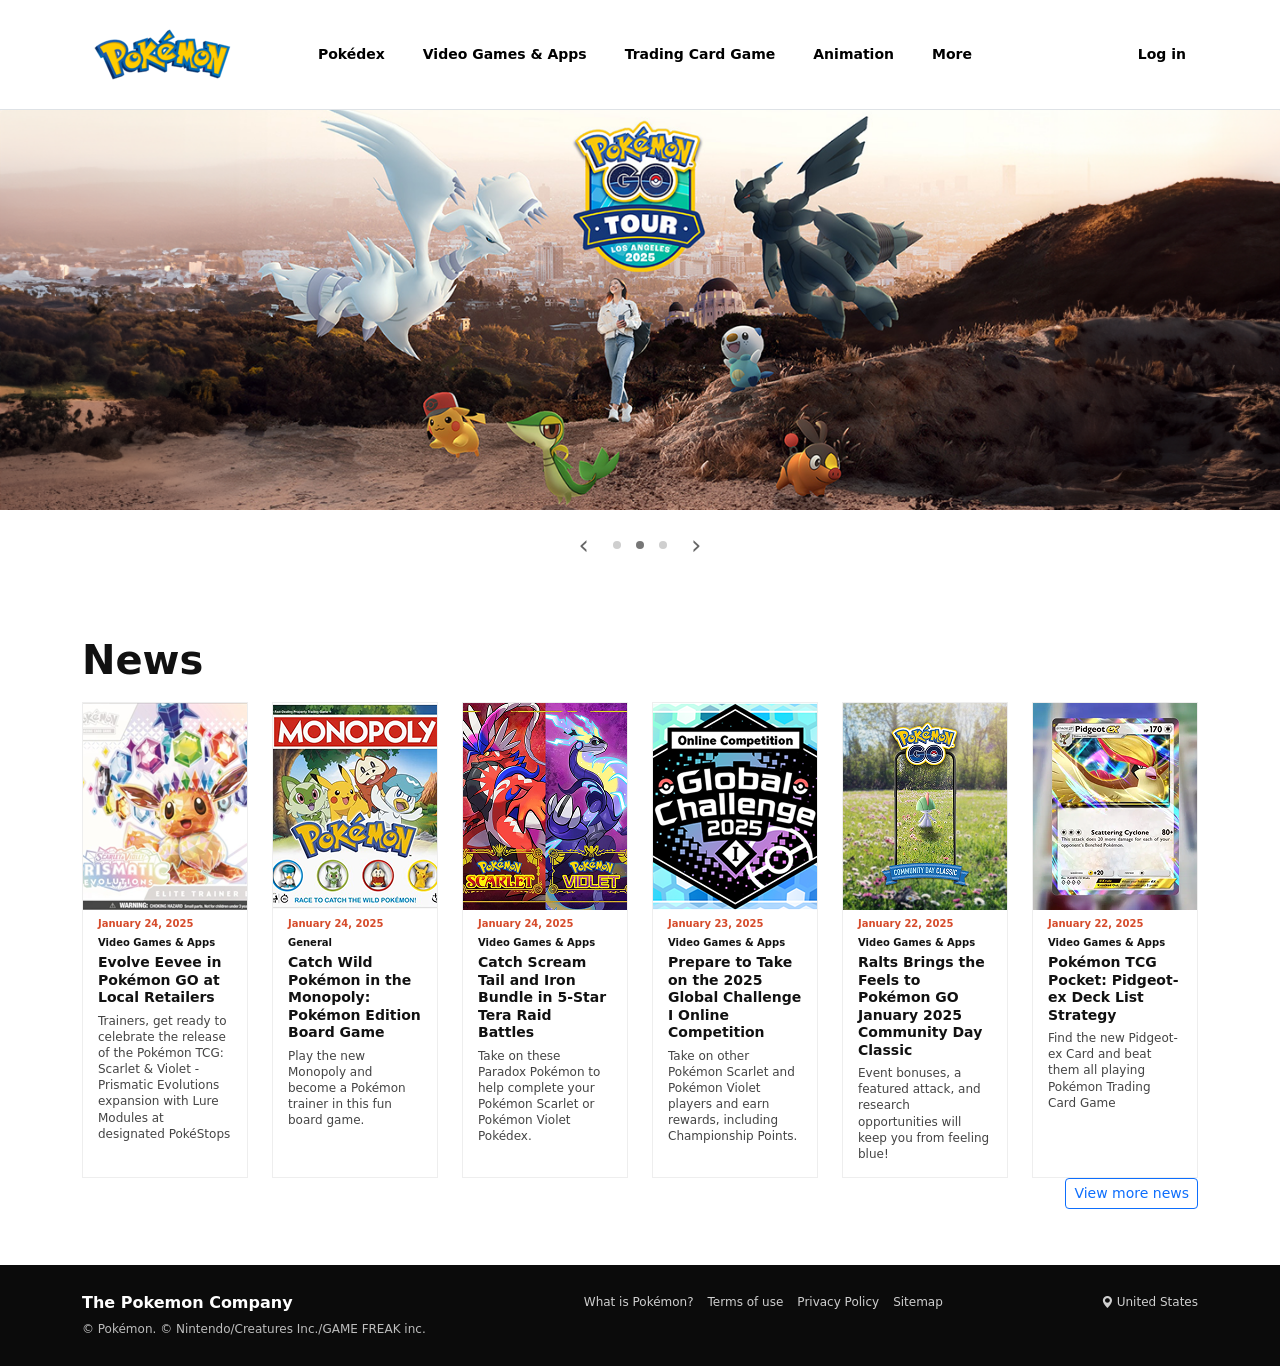
==== index.html @ d4376a55 "Pre-entrega numero 2" ====
<!doctype html>
<html lang="en">
  <head>
    <meta charset="utf-8" />
    <meta name="viewport" content="width=device-width, initial-scale=1" />
    <title>Pokemon - Home</title>
    <link
      href="https://cdn.jsdelivr.net/npm/bootstrap@5.3.8/dist/css/bootstrap.min.css"
      rel="stylesheet"
      integrity="sha384-sRIl4kxILFvY47J16cr9ZwB07vP4J8+LH7qKQnuqkuIAvNWLzeN8tE5YBujZqJLB"
      crossorigin="anonymous"
    />
    <link
      href="https://cdn.jsdelivr.net/npm/bootstrap-icons/font/bootstrap-icons.css"
      rel="stylesheet"
    />

    <link rel="stylesheet" href="css/styles.css" />
  </head>

  <body>
    <header class="site-header">
      <nav class="navbar navbar-expand-lg border-bottom py-3">
        <!-- LOGO -->
        <div class="container px-4 w-100 d-flex align-items-center">
          <a href="./index.html">
            <img
              src="img/logo-pokemon.png"
              alt="Logo de Pokémon"
              class="brand-logo"
            />
          </a>

          <!-- MENU HAMBURGUESA -->
          <button
            class="navbar-toggler ms-auto"
            type="button"
            data-bs-toggle="collapse"
            data-bs-target="#mainNav"
            aria-controls="mainNav"
            aria-expanded="false"
            aria-label="Toggle navigation"
          >
            <span class="navbar-toggler-icon"></span>
          </button>
          <div class="collapse navbar-collapse" id="mainNav">
            <!-- MENÚ -->
            <ul class="navbar-nav mx-lg-auto header-nav">
              <li class="nav-item">
                <a class="nav-link" href="./pages/pokedex.html">Pokédex</a>
              </li>
              <li class="nav-item">
                <a class="nav-link" href="./pages/videoGames.html"
                  >Video Games & Apps</a
                >
              </li>
              <li class="nav-item">
                <a class="nav-link" href="./pages/tradingCards.html"
                  >Trading Card Game</a
                >
              </li>
              <li class="nav-item">
                <a class="nav-link" href="./pages/animation.html">Animation</a>
              </li>
              <li class="nav-item"><a class="nav-link" href="#">More</a></li>
            </ul>
            <!-- LOG IN -->
            <a class="nav-link header-login ms-lg-auto" href="#">Log in</a>
          </div>
        </div>
      </nav>
    </header>

    <!-- MAIN -->
    <main>
      <!-- CARRUSEL -->
      <section class="hero">
        <div class="hero-style">
          <img src="img/home-image.png" alt="Pokemon GO Tour banner" />
        </div>

        <!-- CONTROL-->
        <div class="hero-controls">
          <button class="hero-arrow" type="button">‹</button>
          <div class="hero-dots">
            <span class="dot"></span>
            <span class="dot active"></span>
            <span class="dot"></span>
          </div>
          <button class="hero-arrow" type="button">›</button>
        </div>
      </section>

      <!-- NOTICIAS -->
      <section class="noticias">
        <div class="container">
          <header class="noticias-espacio">
            <h2 class="noticias-titulo">News</h2>
          </header>

          <!-- CARDS -->
          <div class="row g-4">
            <article class="col-12 col-sm-6 col-lg-2">
              <div class="news-card h-100">
                <img src="img/news-1.png" alt="News cover 1" class="news-img" />
                <div class="news-body">
                  <p class="news-date">January 24, 2025</p>
                  <p class="news-category">Video Games & Apps</p>
                  <h3 class="news-title">
                    Evolve Eevee in Pokémon GO at Local Retailers
                  </h3>
                  <p class="news-text">
                    Trainers, get ready to celebrate the release of the Pokémon
                    TCG: Scarlet & Violet - Prismatic Evolutions expansion with
                    Lure Modules at designated PokéStops
                  </p>
                </div>
              </div>
            </article>

            <article class="col-12 col-sm-6 col-lg-2">
              <div class="news-card h-100">
                <img src="img/news-2.png" alt="News cover 2" class="news-img" />
                <div class="news-body">
                  <p class="news-date">January 24, 2025</p>
                  <p class="news-category">General</p>
                  <h3 class="news-title">
                    Catch Wild Pokémon in the Monopoly: Pokémon Edition Board
                    Game
                  </h3>
                  <p class="news-text">
                    Play the new Monopoly and become a Pokémon trainer in this
                    fun board game.
                  </p>
                </div>
              </div>
            </article>

            <article class="col-12 col-sm-6 col-lg-2">
              <div class="news-card h-100">
                <img src="img/news-3.png" alt="News cover 3" class="news-img" />
                <div class="news-body">
                  <p class="news-date">January 24, 2025</p>
                  <p class="news-category">Video Games & Apps</p>
                  <h3 class="news-title">
                    Catch Scream Tail and Iron Bundle in 5-Star Tera Raid
                    Battles
                  </h3>
                  <p class="news-text">
                    Take on these Paradox Pokémon to help complete your Pokémon
                    Scarlet or Pokémon Violet Pokédex.
                  </p>
                </div>
              </div>
            </article>

            <article class="col-12 col-sm-6 col-lg-2">
              <div class="news-card h-100">
                <img src="img/news-4.png" alt="News cover 4" class="news-img" />
                <div class="news-body">
                  <p class="news-date">January 23, 2025</p>
                  <p class="news-category">Video Games & Apps</p>
                  <h3 class="news-title">
                    Prepare to Take on the 2025 Global Challenge I Online
                    Competition
                  </h3>
                  <p class="news-text">
                    Take on other Pokémon Scarlet and Pokémon Violet players and
                    earn rewards, including Championship Points.
                  </p>
                </div>
              </div>
            </article>

            <article class="col-12 col-sm-6 col-lg-2">
              <div class="news-card h-100">
                <img src="img/news-5.png" alt="News cover 5" class="news-img" />
                <div class="news-body">
                  <p class="news-date">January 22, 2025</p>
                  <p class="news-category">Video Games & Apps</p>
                  <h3 class="news-title">
                    Ralts Brings the Feels to Pokémon GO January 2025 Community
                    Day Classic
                  </h3>
                  <p class="news-text">
                    Event bonuses, a featured attack, and research opportunities
                    will keep you from feeling blue!
                  </p>
                </div>
              </div>
            </article>

            <article class="col-12 col-sm-6 col-lg-2">
              <div class="news-card h-100">
                <img src="img/news-6.png" alt="News cover 6" class="news-img" />
                <div class="news-body">
                  <p class="news-date">January 22, 2025</p>
                  <p class="news-category">Video Games & Apps</p>
                  <h3 class="news-title">
                    Pokémon TCG Pocket: Pidgeot-ex Deck List Strategy
                  </h3>
                  <p class="news-text">
                    Find the new Pidgeot-ex Card and beat them all playing
                    Pokémon Trading Card Game
                  </p>
                </div>
              </div>
            </article>
          </div>

          <!-- BOTON -->
          <div class="news-cta text-end">
            <a class="btn btn-outline-primary btn-sm" href="#" role="button"
              >View more news</a
            >
          </div>
        </div>
      </section>
    </main>

    <!-- FOOTER -->
    <footer class="site-footer">
      <div class="container footer-inner">
        <div class="footer-left">
          <h4 class="footer-title">The Pokemon Company</h4>
          <p class="footer-copy">
            © Pokémon. © Nintendo/Creatures Inc./GAME FREAK inc.
          </p>
        </div>

        <nav class="footer-links">
          <a href="#">What is Pokémon?</a>
          <a href="#">Terms of use</a>
          <a href="#">Privacy Policy</a>
          <a href="#">Sitemap</a>
        </nav>

        <span class="footer-locale">
          <i class="bi bi-geo-alt-fill"></i> United States
        </span>
      </div>
    </footer>

    <script
      src="https://cdn.jsdelivr.net/npm/bootstrap@5.3.8/dist/js/bootstrap.bundle.min.js"
      integrity="sha384-FKyoEForCGlyvwx9Hj09JcYn3nv7wiPVlz7YYwJrWVcXK/BmnVDxM+D2scQbITxI"
      crossorigin="anonymous"
    ></script>
  </body>
</html>
---- css/styles.css ----
/*----------------- HOME -----------------*/

* {
  box-sizing: border-box;
}

body {
  margin: 0;
  font-family:
    system-ui,
    -apple-system,
    Segoe UI,
    Roboto,
    Arial,
    sans-serif;
  color: #111;
  background: #fff;
}

/* Header */

.container-max{
  max-width: 1180px;
  margin: 0 auto;
  padding: 0 16px;
}

.brand-logo{
  width: 100%;
  max-width: 137px;
  max-height: 77px;
  height: auto;
  display: block;
}

.header-nav{
  gap: 22px;
}

.header-nav .nav-link,
.header-login{
  color: #000000;
  font-weight:600;
  font-size: 14px;
  padding: 8px 0;
}

/* HERO */
.hero {
  position: relative;
  background: #f6f6f6;
}

.hero-style {
  width: 100%;
  height: 100%;
  object-fit: cover;
  display: block;
}

.hero-style img {
  width: 100%;
  height: 100%;
  object-fit: cover;
  display: block;
}

/* Hero controls (simple) */
.hero-controls {
  display:flex;
  align-items: center;
  justify-content: center;
  gap: 14px;
  padding: 14px 0;
  background: #ffffff;
}

.hero-arrow {
  border: none;
  background: transparent;
  font-size: 26px;
  line-height: 1;
  padding: 8px 10px;
  cursor: pointer;
  color: #666;
}

.hero-dots {
  display: flex;
  gap: 15px;
  align-items: center;
}

.dot {
  width: 8px;
  height: 8px;
  background: #cfcfcf;
  border-radius: 999px;
}

.dot.active {
  background: #777;
}

/* NOTICIAS */
.noticias {
  padding: 56px 0;
}

.noticias-espacio {
  margin-bottom: 18px;
}

.noticias-titulo {
  font-size: 40px;
  font-weight: 700;
  margin: 0;
}

/* CARDS */
.news-card {
  border: 1px solid #eeeeee;
  overflow: hidden;
  background: #fff;
  height: 100%;
  display: flex;
  flex-direction: column;
  align-items: center;
}

/* IMAGE */
.news-img {
  width: 100%;
  aspect-ratio: 1 / 1;
  object-fit: cover;
  display: block;
}

@media (min-width: 992px) {
  .news-img {
    width: 207px;
    height: 207px;
  }
}

/* BODY */
.news-body {
  padding: 6px 15px 15px;
  display: flex;
  flex-direction: column;
  gap: 6px;
}

/* TEXT */
.news-date {
  margin: 0;
  font-size: 10px;
  color: #d64b2a;
  font-weight: 600;
  
}

.news-category {
  margin: 0;
  font-size: 10px;
  font-weight: 600;
  line-height: 1.1;
}

.news-title {
  margin: 0;
  font-size: 14px;
  font-weight: 800;
  line-height: 1.25;
}

.news-text {
  margin: 0;
  font-size: 12px;
  color: #444;
  line-height: 1.35;
}

/* FOOTER */
.site-footer {
  background: #0b0b0b;
  color: #d6d6d6;
  padding: 28px 0;
}

.footer-inner {
  display: flex; /* Flex */
  align-items: flex-start;
  justify-content: space-between;
  gap: 18px;
  flex-wrap: wrap;
}

.footer-title {
  margin: 0 0 8px 0;
  font-size: 16px;
  font-weight: 700;
  color: #fff;
}

.footer-copy {
  margin: 0;
  font-size: 12px;
  color: #bdbdbd;
}

.footer-links {
  display: flex; /* Flex */
  gap: 14px;
  flex-wrap: wrap;
}

.footer-links a {
  color: #cfcfcf;
  text-decoration: none;
  font-size: 12px;
}

.footer-links a:hover {
  text-decoration: underline;
}

.footer-locale {
  font-size: 12px;
  color: #cfcfcf;
}

/* RESPONSIVE */
@media (max-width: 992px) {
  .noticias-titulo {
    font-size: 34px;
  }
  .estilo-carrusel {
    height: 340px;
  }
}

@media (max-width: 576px) {
  .noticias {
    padding: 36px 0;
  }
  .noticias-titulo {
    font-size: 30px;
  }
  .estilo-carrusel {
    height: 260px;
  }
  .brand-logo {
    width: 105px;
  }
  
  .news-img {
    width: 300px;      
    height: 300px;
    margin: 0 auto;    
  }

}

/*----------------- POKEDEX ----------------- */
.pokedex-page{
  padding: 56px 0;
}

.pokedex-title{
  font-size: 40px;
  font-weight: 700;
  margin: 0 0 18px 0;
}

.pokedex-controls{
  display: flex;
  align-items: center;
  justify-content: space-between;
  gap: 16px;
  margin-bottom: 28px;
}

.pokedex-search{
  display: flex;
  align-items: stretch;
  width: min(640px, 100%);
}

.pokedex-input{
  width: 100%;
  border: 1px solid #cfcfcf;
  border-right: 0;
  border-radius: 8px 0 0 8px;
  padding: 12px 14px;
  outline: none;
}

.pokedex-btn{
  width: 56px;
  border: 1px solid #ffffff;
  background: #000000;
  color: #fff;
  font-size: 18px;
  border-radius: 0 8px 8px 0;
  display: grid;
  place-items: center;
}

.pokedex-filters{
  border: 0;
  background: transparent;
  display: inline-flex;
  align-items: center;
  gap: 10px;
  font-weight: 600;
}

/* GRID */
.pokedex-grid{
  display: grid;
  grid-template-columns: repeat(6, 1fr);
  gap: 18px;
}

/* CARD DE POKEMON */
.poke-card{
  border: 1px solid #e6e6e6;
  background: #fff;
}

.poke-img{
  height: 170px;
  display: grid;
  place-items: center;
  background: #fafafa;
}

.poke-img img{
  width: 150px;
  height: 150px;
  object-fit: contain;
}

.poke-body{
  padding: 12px 12px 14px;
}

.poke-number{
  color: #aaa;
  font-size: 12px;
}

.poke-name{
  margin: 6px 0 10px;
  font-size: 30px;
  font-weight: 700;
}

.poke-types{
  display: flex;
  gap: 8px;
}

.type{
  font-size: 12px;
  font-weight: 700;
  padding: 4px 10px;
  border-radius: 6px;
  color: #fff;
}

.type.grass{ background: #8cc63f; }
.type.fire{ background: #f47a2a; }
.type.flying{ background: #66c7d8; }

/* RESPONSIVE */
@media (max-width: 992px){
  .pokedex-grid{ grid-template-columns: repeat(3, 1fr); }
}

@media (max-width: 576px){
  .pokedex-controls{ flex-direction: column; align-items: stretch; }
  .pokedex-grid{ grid-template-columns: repeat(2, 1fr); }
  .pokedex-title{ font-size: 44px; }
}

/*----------------- VIDEO GAMES -----------------*/

.games-page{
  padding: 56px 0;
}

.games-title{
  font-size: 40px;
  font-weight: 700;
  margin: 0 0 18px 0;
}

/* Para el search bar reutilice lo mismo que use para la Pokedex */

.games-list{
  margin-top: 40px;
}

.games-list h2{
  font-size: 32px;
  font-weight: 700;
  margin-bottom: 20px;
}
.games-list h3{
  font-size: 24px;
  font-weight: 700;
  margin-bottom: 1px;
}

/* GAME CARD */

.game-card{
  width: 220px;
  background: #fff; 
  box-shadow: 0 8px 20px rgba(0,0,0,0.12);
  padding: 14px;
}

.game-cover{
  margin: 0;
  overflow: hidden;
}

.game-cover img{
  width: 100%;
  height: auto;
  display: block;
}

.game-body{
  text-align: center;
  padding-top: 12px;
}

.game-title{
  margin: 0 0 6px;
  font-size: 16px;
  font-weight: 800;
}

.game-platform{
  margin: 0 0 6px;
  font-size: 14px;
  font-weight: 600;
}

.game-date{
  font-size: 14px;
  font-weight: 600;
}

/*----------------- TCG PAGE -----------------*/

.tcg-page{
  background: #fff;
}

.tcg-hero .hero-controls{
  background: #101010;
  height: 70px;                
  display: flex;
  align-items: center;
  justify-content: center;
  position: relative;
}

.tcg-hero .hero-arrow{
  border: 0;
  background: transparent;
  color: #fff;
  font-size: 34px;
  width: 50px;
  height: 50px;
  display: grid;
  place-items: center;
  cursor: pointer;
}

.dots{
  display: flex;
  gap: 12px;
  align-items: center;
}

.tcg-hero .dots .dot{
  width: 8px;
  height: 8px;
  background: #7a7a7a;
  border-radius: 999px;
}

.tcg-hero .dots .dot.active{
  background: #ffffff;
}

/* Cards of the day section */
.tcg-day{
  background: #101010;
  padding: 0 0 70px;
  color: #fff;
  position: relative;
}

.tcg-title{
  font-size: 40px;
  font-weight: 700;
  margin: 0 0 60px;
}

/* bloque central */
.tcg-feature{
  position: relative;
  z-index: 1;
  background: transparent;
}

/* cartas alineadas */
.tcg-cards{
  display: flex;
  justify-content: center;
  align-items: center;
  gap: 26px;
  margin-bottom: 22px;
}

.tcg-card{
  display: block;
  height: 170px;
  width: auto;
  filter: drop-shadow(0 18px 22px rgba(0,0,0,0.55));
}

.tcg-card-main{
  height: 280px;
}

.tcg-card-side{
  height: 160px;
  opacity: 0.95;
}

.tcg-caption{
  display: flex;
  align-items: center;
  justify-content: center;
  gap: 28px;
  margin-top: 14px;
}

.tcg-info{
  text-align: center;
}

.tcg-name{
  margin: 0;
  font-size: 34px;
  font-weight: 700;
}

.tcg-sub{
  margin: 6px 0 0;
  font-size: 16px;
}

.tcg-arrow{
  background: none;
  border: none;
  color: #fff;
  font-size: 34px;
  cursor: pointer;
  padding: 0;
  line-height: 1;
}

/*----------------- ANIMATION PAGE -----------------*/

.animation-section{
  padding: 40px 80px;
}

.animation-header{
  display: flex;
  justify-content: space-between;
  align-items: center;
  margin-bottom: 32px;
}

.animation-header h1{
  font-size: 40px;
  font-weight: 700;
}

.sort-btn{
  background: none;
  border: none;
  font-weight: 600;
  cursor: pointer;
}

.animation-card{
  width: 320px;
  background: #fff;
  border-radius: 12px;
  box-shadow: 0 10px 20px rgba(0,0,0,.12);
  overflow: hidden;
}

.animation-image img{
  width: 100%;
  display: block;
}

.animation-body{
  padding: 16px;
}

.animation-meta{
  display: flex;
  justify-content: space-between;
  font-size: 12px;
  margin-bottom: 8px;
}

.season{
  font-weight: 700;
}

.release-date{
  color: #ff3c00;
  font-weight: 600;
}

.animation-title{
  font-size: 16px;
  font-weight: 800;
  margin: 8px 0;
}

.animation-text{
  font-size: 14px;
  line-height: 1.4;
  color: #333;
}
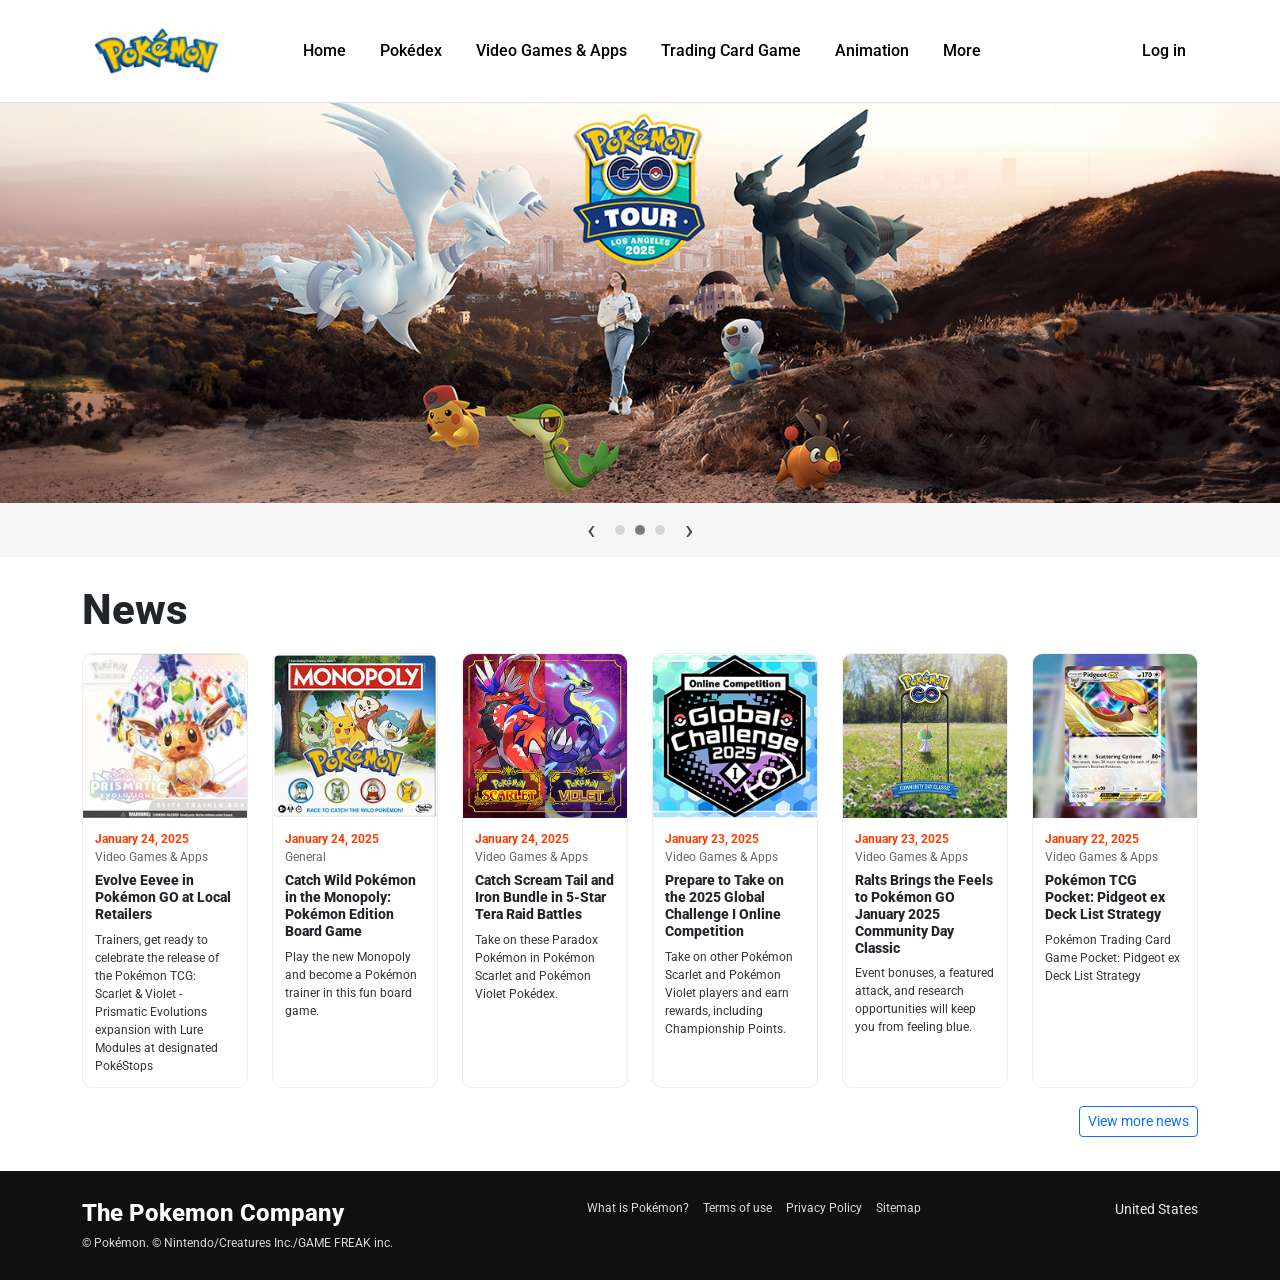
==== commit 3947abd2: "Pre-entrega numero 3" ====
--- a/index.html
+++ b/index.html
@@ -4,6 +4,7 @@
     <meta charset="utf-8" />
     <meta name="viewport" content="width=device-width, initial-scale=1" />
     <title>Pokemon - Home</title>
+
     <link
       href="https://cdn.jsdelivr.net/npm/bootstrap@5.3.8/dist/css/bootstrap.min.css"
       rel="stylesheet"
@@ -11,27 +12,28 @@
       crossorigin="anonymous"
     />
     <link
-      href="https://cdn.jsdelivr.net/npm/bootstrap-icons/font/bootstrap-icons.css"
+      href="https://fonts.googleapis.com/css2?family=Roboto:wght@300;400;500;700;900&display=swap"
       rel="stylesheet"
     />
 
-    <link rel="stylesheet" href="css/styles.css" />
+    <link rel="stylesheet" href="css/style.css" />
   </head>
 
   <body>
+    <!-- HEADER -->
     <header class="site-header">
-      <nav class="navbar navbar-expand-lg border-bottom py-3">
-        <!-- LOGO -->
+      <nav
+        class="navbar navbar-expand-lg navbar-light bg-white border-bottom py-3"
+      >
         <div class="container px-4 w-100 d-flex align-items-center">
           <a href="./index.html">
             <img
               src="img/logo-pokemon.png"
-              alt="Logo de Pokémon"
+              alt="Logo Pokémon"
               class="brand-logo"
             />
           </a>
 
-          <!-- MENU HAMBURGUESA -->
           <button
             class="navbar-toggler ms-auto"
             type="button"
@@ -43,34 +45,43 @@
           >
             <span class="navbar-toggler-icon"></span>
           </button>
+
           <div class="collapse navbar-collapse" id="mainNav">
-            <!-- MENÚ -->
             <ul class="navbar-nav mx-lg-auto header-nav">
               <li class="nav-item">
+                <a class="nav-link active" href="./index.html">Home</a>
+              </li>
+
+              <li class="nav-item">
                 <a class="nav-link" href="./pages/pokedex.html">Pokédex</a>
               </li>
+
               <li class="nav-item">
                 <a class="nav-link" href="./pages/videoGames.html"
                   >Video Games & Apps</a
                 >
               </li>
+
               <li class="nav-item">
                 <a class="nav-link" href="./pages/tradingCards.html"
                   >Trading Card Game</a
                 >
               </li>
+
               <li class="nav-item">
                 <a class="nav-link" href="./pages/animation.html">Animation</a>
               </li>
-              <li class="nav-item"><a class="nav-link" href="#">More</a></li>
+
+              <li class="nav-item">
+                <a class="nav-link" href="#">More</a>
+              </li>
             </ul>
-            <!-- LOG IN -->
+
             <a class="nav-link header-login ms-lg-auto" href="#">Log in</a>
           </div>
         </div>
       </nav>
     </header>
-
     <!-- MAIN -->
     <main>
       <!-- CARRUSEL -->
@@ -147,8 +158,8 @@
                     Battles
                   </h3>
                   <p class="news-text">
-                    Take on these Paradox Pokémon to help complete your Pokémon
-                    Scarlet or Pokémon Violet Pokédex.
+                    Take on these Paradox Pokémon in Pokémon Scarlet and Pokémon
+                    Violet Pokédex.
                   </p>
                 </div>
               </div>
@@ -176,7 +187,7 @@
               <div class="news-card h-100">
                 <img src="img/news-5.png" alt="News cover 5" class="news-img" />
                 <div class="news-body">
-                  <p class="news-date">January 22, 2025</p>
+                  <p class="news-date">January 23, 2025</p>
                   <p class="news-category">Video Games & Apps</p>
                   <h3 class="news-title">
                     Ralts Brings the Feels to Pokémon GO January 2025 Community
@@ -184,7 +195,7 @@
                   </h3>
                   <p class="news-text">
                     Event bonuses, a featured attack, and research opportunities
-                    will keep you from feeling blue!
+                    will keep you from feeling blue.
                   </p>
                 </div>
               </div>
@@ -197,11 +208,11 @@
                   <p class="news-date">January 22, 2025</p>
                   <p class="news-category">Video Games & Apps</p>
                   <h3 class="news-title">
-                    Pokémon TCG Pocket: Pidgeot-ex Deck List Strategy
-                  </h3>
-                  <p class="news-text">
-                    Find the new Pidgeot-ex Card and beat them all playing
-                    Pokémon Trading Card Game
+                    Pokémon TCG Pocket: Pidgeot ex Deck List Strategy
+                  </h3>
+                  <p class="news-text">
+                    Pokémon Trading Card Game Pocket: Pidgeot ex Deck List
+                    Strategy
                   </p>
                 </div>
               </div>
@@ -210,9 +221,9 @@
 
           <!-- BOTON -->
           <div class="news-cta text-end">
-            <a class="btn btn-outline-primary btn-sm" href="#" role="button"
-              >View more news</a
-            >
+            <a class="btn btn-outline-primary btn-sm" href="#" role="button">
+              View more news
+            </a>
           </div>
         </div>
       </section>
@@ -243,7 +254,7 @@
 
     <script
       src="https://cdn.jsdelivr.net/npm/bootstrap@5.3.8/dist/js/bootstrap.bundle.min.js"
-      integrity="sha384-FKyoEForCGlyvwx9Hj09JcYn3nv7wiPVlz7YYwJrWVcXK/BmnVDxM+D2scQbITxI"
+      integrity="sha384-1qkD0J3oX9y7aGbnZtqS2G8m8t2nKj9R+qWqJpQw9l7Q3r+q6k6nY+9u8G6HhCwG"
       crossorigin="anonymous"
     ></script>
   </body>
--- a/css/style.css
+++ b/css/style.css
@@ -0,0 +1,758 @@
+* {
+  box-sizing: border-box;
+}
+
+body {
+  margin: 0;
+  font-family: "Roboto", sans-serif;
+}
+
+img {
+  max-width: 100%;
+  height: auto;
+  display: block;
+}
+
+.site-header .brand-logo {
+  max-height: 70px;
+}
+.site-header .header-nav {
+  gap: 18px;
+}
+.site-header .header-nav .nav-link {
+  color: #000000;
+  font-weight: 500;
+}
+.site-header .header-nav .nav-link:hover {
+  text-decoration: underline;
+}
+.site-header .header-login {
+  font-weight: 500;
+  color: #000000;
+}
+@media (max-width: 992px) {
+  .site-header .header-nav {
+    gap: 10px;
+  }
+}
+
+.hero {
+  background: #f6f6f6;
+}
+.hero .hero-style img {
+  width: 100%;
+  height: auto;
+  display: block;
+}
+.hero .hero-controls {
+  display: flex;
+  align-items: center;
+  justify-content: center;
+  gap: 14px;
+  padding: 12px 0;
+}
+.hero .hero-controls .hero-arrow {
+  border: 0;
+  background: transparent;
+  font-size: 28px;
+  color: #444;
+  line-height: 1;
+  cursor: pointer;
+}
+.hero .hero-controls .hero-dots {
+  display: flex;
+  gap: 10px;
+}
+.hero .hero-controls .hero-dots .dot {
+  width: 10px;
+  height: 10px;
+  border-radius: 999px;
+  background: #d6d6d6;
+}
+.hero .hero-controls .hero-dots .dot.active {
+  background: #7a7a7a;
+}
+
+.noticias {
+  padding: 28px 0 34px;
+}
+.noticias .noticias-titulo {
+  font-size: 42px;
+  font-weight: 800;
+  margin: 0 0 18px;
+}
+.noticias .news-card {
+  background: #ffffff;
+  border: 1px solid #eeeeee;
+  border-radius: 10px;
+  overflow: hidden;
+}
+.noticias .news-card .news-img {
+  width: 100%;
+  object-fit: cover;
+}
+.noticias .news-card .news-body {
+  padding: 12px;
+}
+.noticias .news-card .news-body .news-date {
+  margin: 0;
+  font-size: 12px;
+  color: #ff3c00;
+  font-weight: 700;
+}
+.noticias .news-card .news-body .news-category {
+  margin: 0 0 6px;
+  font-size: 12px;
+  color: #666;
+}
+.noticias .news-card .news-body .news-title {
+  font-size: 14px;
+  font-weight: 800;
+  margin: 0 0 8px;
+}
+.noticias .news-card .news-body .news-text {
+  font-size: 12px;
+  color: #333;
+  margin: 0;
+}
+.noticias .news-cta {
+  margin-top: 18px;
+}
+@media (max-width: 576px) {
+  .noticias .noticias-titulo {
+    font-size: 34px;
+  }
+}
+
+@media (max-width: 576px) {
+  .news-card {
+    display: flex;
+    flex-direction: column;
+    align-items: center;
+  }
+  .news-card .news-img {
+    width: 85%;
+    margin-top: 12px;
+    border-radius: 12px;
+  }
+}
+@media (max-width: 576px) {
+  .noticias .row {
+    justify-content: center;
+  }
+  .news-card {
+    max-width: 320px;
+    margin: auto;
+  }
+}
+@media (max-width: 576px) and (max-width: 576px) {
+  .noticias-espacio {
+    text-align: center;
+  }
+  .noticias-titulo {
+    width: 100%;
+    text-align: center;
+  }
+}
+.animation-page {
+  padding-bottom: 140px;
+}
+
+.animation-wrap {
+  padding-top: 56px;
+}
+
+.animation-top {
+  display: flex;
+  justify-content: space-between;
+  align-items: flex-start;
+  margin-bottom: 34px;
+}
+
+.animation-title {
+  font-size: 44px;
+  font-weight: 700;
+  margin: 0;
+}
+
+.animation-sort {
+  display: flex;
+  align-items: center;
+  gap: 8px;
+  font-weight: 600;
+  margin-top: 12px;
+  color: #111;
+}
+
+/* GRID + CARDS */
+.animation-grid {
+  display: grid;
+  grid-template-columns: repeat(3, minmax(0, 1fr));
+  gap: 60px;
+  align-items: start;
+  justify-items: center;
+}
+
+.ani-card {
+  width: 100%;
+  max-width: 330px;
+  background: #fff;
+  border-radius: 18px;
+  box-shadow: 0 10px 18px rgba(0, 0, 0, 0.16);
+  overflow: hidden;
+}
+
+.ani-img {
+  width: 100%;
+  height: 300px;
+  object-fit: contain;
+  background: #fff;
+  display: block;
+}
+
+.ani-meta {
+  display: flex;
+  justify-content: space-between;
+  gap: 14px;
+  padding: 12px 16px 0;
+  font-size: 12px;
+}
+
+.ani-date {
+  color: #ff3c00;
+  font-weight: 600;
+}
+
+.ani-name {
+  font-size: 16px;
+  font-weight: 800;
+  margin: 10px 16px 6px;
+}
+
+.ani-desc {
+  font-size: 13px;
+  line-height: 1.55;
+  color: #444;
+  margin: 0 16px 18px;
+}
+
+/* RESPONSIVE */
+@media (max-width: 992px) {
+  .animation-grid {
+    grid-template-columns: 1fr;
+    gap: 30px;
+  }
+  .ani-card {
+    max-width: 420px;
+  }
+  .ani-img {
+    height: 300px;
+  }
+  .animation-title {
+    font-size: 36px;
+  }
+}
+.site-footer {
+  background: #101010;
+  color: #ffffff;
+  padding: 28px 0;
+}
+.site-footer .footer-inner {
+  display: flex;
+  align-items: flex-start;
+  justify-content: space-between;
+  gap: 18px;
+  flex-wrap: wrap;
+}
+.site-footer .footer-title {
+  margin: 0 0 6px;
+  font-weight: 800;
+}
+.site-footer .footer-copy {
+  margin: 0;
+  font-size: 12px;
+  opacity: 0.85;
+}
+.site-footer .footer-links {
+  display: flex;
+  gap: 14px;
+  flex-wrap: wrap;
+}
+.site-footer .footer-links a {
+  color: #ffffff;
+  text-decoration: none;
+  font-size: 12px;
+  opacity: 0.85;
+}
+.site-footer .footer-links a:hover {
+  opacity: 1;
+  text-decoration: underline;
+}
+.site-footer .footer-locale {
+  font-size: 14px;
+  opacity: 0.9;
+}
+
+.pokedex-page {
+  margin-top: 56px;
+  padding-bottom: 120px;
+}
+@media (max-width: 768px) {
+  .pokedex-page {
+    margin-top: 36px;
+  }
+}
+
+.pokedex-title {
+  font-size: 44px;
+  font-weight: 800;
+  margin-bottom: 10px;
+}
+
+.pokedex-controls {
+  display: flex;
+  justify-content: space-between;
+  align-items: center;
+  margin-bottom: 28px;
+}
+
+.pokedex-search {
+  display: flex;
+  width: 520px;
+  max-width: 100%;
+}
+
+.pokedex-search input {
+  flex: 1;
+  padding: 14px;
+  border: 1px solid #ccc;
+  border-right: 0;
+  border-radius: 8px 0 0 8px;
+}
+
+.pokedex-search button {
+  width: 60px;
+  border: 0;
+  background: #000;
+  color: white;
+  border-radius: 0 8px 8px 0;
+}
+
+.pokedex-filters {
+  border: 0;
+  background: none;
+  font-weight: 600;
+  display: flex;
+  gap: 8px;
+  align-items: center;
+}
+
+.pokedex-grid {
+  display: grid;
+  grid-template-columns: repeat(6, 1fr);
+  gap: 22px;
+}
+
+@media (max-width: 1200px) {
+  .pokedex-grid {
+    grid-template-columns: repeat(4, 1fr);
+  }
+}
+@media (max-width: 768px) {
+  .pokedex-grid {
+    grid-template-columns: repeat(2, 1fr);
+  }
+}
+@media (max-width: 480px) {
+  .pokedex-grid {
+    grid-template-columns: 1fr;
+  }
+}
+.poke-card {
+  background: white;
+  border: 1px solid #ddd;
+  border-radius: 14px;
+  padding: 18px;
+  transition: 0.2s;
+}
+
+.poke-card:hover {
+  transform: translateY(-4px);
+  box-shadow: 0 8px 20px rgba(0, 0, 0, 0.08);
+}
+
+.poke-img {
+  position: relative;
+  display: flex;
+  justify-content: center;
+  align-items: center;
+  margin-bottom: 12px;
+}
+
+.poke-img::before {
+  content: "";
+  position: absolute;
+  width: 120px;
+  height: 120px;
+  background: url("../img/pokedex/pokeball-pokedex.png") center/contain no-repeat;
+  opacity: 0.15;
+  z-index: 0;
+}
+
+.poke-img img {
+  position: relative;
+  z-index: 1;
+  width: 150px;
+  transform: translateY(-6px);
+}
+
+.poke-number {
+  font-size: 12px;
+  color: #888;
+}
+
+.poke-name {
+  font-weight: 800;
+  margin: 2px 0 10px;
+}
+
+.poke-types {
+  display: flex;
+  gap: 6px;
+}
+
+.type {
+  font-size: 12px;
+  padding: 4px 10px;
+  border-radius: 20px;
+  color: white;
+  font-weight: 600;
+}
+
+.grass {
+  background: #78c850;
+}
+
+.poison {
+  background: #a040a0;
+}
+
+.fire {
+  background: #f08030;
+}
+
+.water {
+  background: #6890f0;
+}
+
+.bug {
+  background: #a8b820;
+}
+
+.flying {
+  background: #a890f0;
+}
+
+@media (max-width: 576px) {
+  .pokedex-title {
+    text-align: center;
+    width: 100%;
+  }
+  .pokedex-controls {
+    flex-direction: column;
+    align-items: center;
+    gap: 14px;
+  }
+  .pokedex-search {
+    width: 100%;
+    max-width: 320px;
+  }
+}
+.games-page {
+  margin-top: 56px;
+}
+
+.games-page .container {
+  max-width: 1500px;
+}
+
+.games-title {
+  font-size: 44px;
+  font-weight: 800;
+  margin-bottom: 10px;
+}
+
+.games-controls {
+  display: flex;
+  justify-content: space-between;
+  align-items: center;
+  margin-bottom: 28px;
+}
+
+.games-search {
+  display: flex;
+  width: 520px;
+  max-width: 100%;
+}
+
+.games-search input {
+  flex: 1;
+  padding: 14px;
+  border: 1px solid #ccc;
+  border-right: 0;
+  border-radius: 8px 0 0 8px;
+}
+
+.games-search button {
+  width: 60px;
+  border: 0;
+  background: #000;
+  color: white;
+  border-radius: 0 8px 8px 0;
+}
+
+.games-filters {
+  border: 0;
+  background: none;
+  font-weight: 600;
+  display: flex;
+  gap: 8px;
+  align-items: center;
+}
+
+.games-section-title {
+  font-weight: 800;
+  margin: 40px 0 10px;
+}
+
+.console-title {
+  font-weight: 700;
+  margin: 20px 0;
+}
+
+.games-grid {
+  display: grid;
+  grid-template-columns: repeat(6, minmax(0, 1fr));
+  gap: 22px;
+  margin-bottom: 34px;
+}
+
+.game-card {
+  width: 100%;
+  background: #f7f7f7;
+  border-radius: 18px;
+  padding: 14px 14px 18px;
+  box-shadow: 0 2px 6px rgba(0, 0, 0, 0.06);
+  text-align: center;
+  transition: 0.18s ease;
+}
+
+.game-card:hover {
+  transform: translateY(-4px);
+  box-shadow: 0 8px 18px rgba(0, 0, 0, 0.12);
+}
+
+.game-card img {
+  width: 100%;
+  height: 170px;
+  object-fit: contain;
+  margin-bottom: 12px;
+}
+
+.game-info h4 {
+  font-size: 15px;
+  font-weight: 700;
+  margin: 6px 0;
+}
+
+.game-info p {
+  margin: 0;
+  font-size: 13px;
+  color: #666;
+}
+
+.game-info span {
+  font-size: 12px;
+  color: #888;
+}
+
+/* MOBILE */
+@media (max-width: 576px) {
+  .games-title {
+    text-align: center;
+  }
+  .games-controls {
+    flex-direction: column;
+    gap: 14px;
+  }
+  .games-search {
+    width: 100%;
+    max-width: 320px;
+  }
+  .games-grid {
+    display: grid;
+    grid-template-columns: repeat(6, 1fr);
+    gap: 22px;
+    margin-bottom: 34px;
+  }
+}
+@media (max-width: 576px) and (max-width: 1200px) {
+  .games-grid {
+    grid-template-columns: repeat(4, 1fr);
+  }
+}
+@media (max-width: 576px) and (max-width: 768px) {
+  .games-grid {
+    grid-template-columns: repeat(2, 1fr);
+  }
+}
+@media (max-width: 576px) and (max-width: 480px) {
+  .games-grid {
+    grid-template-columns: 1fr;
+  }
+}
+/* HERO BANNER (FULL WIDTH) */
+.tcg-hero {
+  width: 100%;
+  height: 600px;
+  background: url("../img/tcg/tcg-banner.png") center/cover no-repeat;
+}
+
+/* CARDS OF THE DAY */
+.tcg-day {
+  position: relative;
+  padding: 80px 0 110px;
+  margin-bottom: 140px;
+  text-align: center;
+  overflow: hidden;
+  background: radial-gradient(circle at 50% 40%, rgba(255, 255, 255, 0.08), transparent 55%), linear-gradient(rgba(0, 0, 0, 0.75), rgba(0, 0, 0, 0.85)), url("../img/tcg/pattern.jpg") center/cover no-repeat;
+}
+
+.tcg-day::after {
+  content: "";
+  position: absolute;
+  bottom: -1px;
+  left: 0;
+  width: 100%;
+  height: 90px;
+  background: #fff;
+  clip-path: polygon(0 55%, 12% 65%, 28% 78%, 50% 85%, 72% 78%, 88% 65%, 100% 55%, 100% 100%, 0 100%);
+  pointer-events: none;
+}
+
+/* TITLE */
+.tcg-title {
+  position: relative;
+  z-index: 2;
+  color: #fff;
+  font-size: 46px;
+  font-weight: 900;
+  margin-bottom: 50px;
+}
+
+/* CARD  */
+.tcg-showcase {
+  position: relative;
+  z-index: 2;
+  height: 340px;
+  display: flex;
+  justify-content: center;
+  align-items: center;
+  margin-bottom: 40px;
+}
+
+.main-card {
+  width: 250px;
+  position: relative;
+  z-index: 3;
+  filter: drop-shadow(0 18px 30px rgba(0, 0, 0, 0.7));
+}
+
+.side-card {
+  width: 170px;
+  position: absolute;
+  top: 30px;
+  opacity: 0.85;
+  filter: drop-shadow(0 14px 24px rgba(0, 0, 0, 0.6));
+}
+
+.side-card.left {
+  left: 32%;
+  transform: rotate(-15deg);
+}
+
+.side-card.right {
+  right: 32%;
+  transform: rotate(15deg);
+}
+
+/* CAPTION BOX */
+.tcg-caption {
+  position: relative;
+  z-index: 2;
+  background: #111;
+  display: inline-flex;
+  align-items: center;
+  gap: 40px;
+  padding: 24px 70px;
+  border-radius: 18px;
+  box-shadow: 0 10px 30px rgba(0, 0, 0, 0.5);
+  color: #fff;
+}
+
+.tcg-caption h3 {
+  margin: 0;
+  font-size: 28px;
+  font-weight: 700;
+}
+
+.tcg-caption p {
+  margin: 0;
+  opacity: 0.7;
+}
+
+.tcg-arrow {
+  background: none;
+  border: none;
+  color: #fff;
+  font-size: 26px;
+  opacity: 0.6;
+  transition: 0.2s;
+}
+
+.tcg-arrow:hover {
+  opacity: 1;
+}
+
+/* RESPONSIVE */
+@media (max-width: 768px) {
+  .tcg-hero {
+    height: 260px;
+    background-position: 45% center;
+  }
+  .tcg-title {
+    font-size: 32px;
+  }
+  .tcg-showcase {
+    height: 260px;
+  }
+  .side-card {
+    display: none;
+  }
+  .main-card {
+    width: 200px;
+  }
+  .tcg-caption {
+    padding: 20px 30px;
+    gap: 20px;
+  }
+  .tcg-day {
+    padding: 70px 0 90px;
+    margin-bottom: 120px;
+  }
+  .tcg-day::after {
+    height: 70px;
+  }
+}
+
+/*# sourceMappingURL=style.css.map */
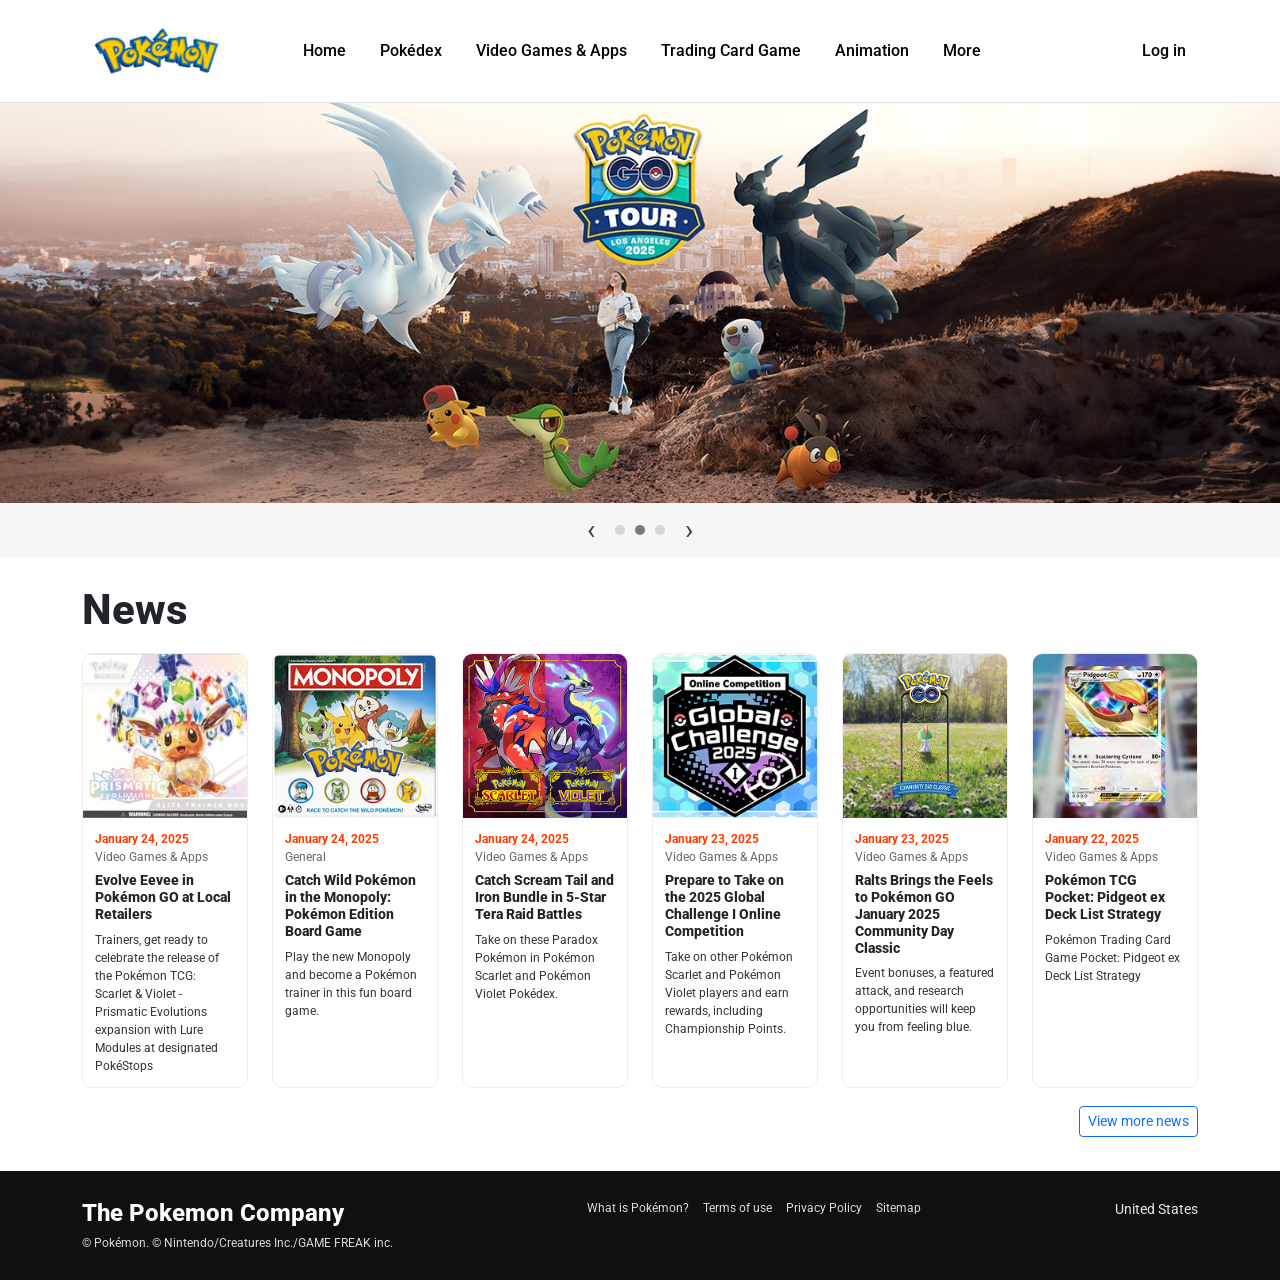
==== commit 64207506: "Entrega final" ====
--- a/index.html
+++ b/index.html
@@ -3,7 +3,11 @@
   <head>
     <meta charset="utf-8" />
     <meta name="viewport" content="width=device-width, initial-scale=1" />
-    <title>Pokemon - Home</title>
+    <title>Pokémon Home | News, Games, Cards and Animation</title>
+    <meta
+      name="description"
+      content="Explore the Pokémon home page with the latest news, video games, trading card game updates, animation content, and featured events."
+    />
 
     <link
       href="https://cdn.jsdelivr.net/npm/bootstrap@5.3.8/dist/css/bootstrap.min.css"
@@ -20,7 +24,6 @@
   </head>
 
   <body>
-    <!-- HEADER -->
     <header class="site-header">
       <nav
         class="navbar navbar-expand-lg navbar-light bg-white border-bottom py-3"
@@ -29,7 +32,7 @@
           <a href="./index.html">
             <img
               src="img/logo-pokemon.png"
-              alt="Logo Pokémon"
+              alt="Pokémon official logo"
               class="brand-logo"
             />
           </a>
@@ -82,38 +85,49 @@
         </div>
       </nav>
     </header>
-    <!-- MAIN -->
+
     <main>
-      <!-- CARRUSEL -->
+      <h1 class="visually-hidden">
+        Pokémon home page with news, games, cards and animation
+      </h1>
+
       <section class="hero">
         <div class="hero-style">
-          <img src="img/home-image.png" alt="Pokemon GO Tour banner" />
-        </div>
-
-        <!-- CONTROL-->
+          <img
+            src="img/home-image.jpg"
+            alt="Pokémon GO Tour promotional event banner"
+          />
+        </div>
+
         <div class="hero-controls">
-          <button class="hero-arrow" type="button">‹</button>
+          <button class="hero-arrow" type="button" aria-label="Previous slide">
+            ‹
+          </button>
           <div class="hero-dots">
             <span class="dot"></span>
             <span class="dot active"></span>
             <span class="dot"></span>
           </div>
-          <button class="hero-arrow" type="button">›</button>
+          <button class="hero-arrow" type="button" aria-label="Next slide">
+            ›
+          </button>
         </div>
       </section>
 
-      <!-- NOTICIAS -->
       <section class="noticias">
         <div class="container">
           <header class="noticias-espacio">
             <h2 class="noticias-titulo">News</h2>
           </header>
 
-          <!-- CARDS -->
           <div class="row g-4">
             <article class="col-12 col-sm-6 col-lg-2">
               <div class="news-card h-100">
-                <img src="img/news-1.png" alt="News cover 1" class="news-img" />
+                <img
+                  src="img/news-1.png"
+                  alt="Promotional image about evolving Eevee in Pokémon GO at local retailers"
+                  class="news-img"
+                />
                 <div class="news-body">
                   <p class="news-date">January 24, 2025</p>
                   <p class="news-category">Video Games & Apps</p>
@@ -131,7 +145,11 @@
 
             <article class="col-12 col-sm-6 col-lg-2">
               <div class="news-card h-100">
-                <img src="img/news-2.png" alt="News cover 2" class="news-img" />
+                <img
+                  src="img/news-2.png"
+                  alt="Monopoly Pokémon Edition board game promotional image with wild Pokémon theme"
+                  class="news-img"
+                />
                 <div class="news-body">
                   <p class="news-date">January 24, 2025</p>
                   <p class="news-category">General</p>
@@ -149,7 +167,11 @@
 
             <article class="col-12 col-sm-6 col-lg-2">
               <div class="news-card h-100">
-                <img src="img/news-3.png" alt="News cover 3" class="news-img" />
+                <img
+                  src="img/news-3.png"
+                  alt="Event image for Scream Tail and Iron Bundle in 5-Star Tera Raid Battles"
+                  class="news-img"
+                />
                 <div class="news-body">
                   <p class="news-date">January 24, 2025</p>
                   <p class="news-category">Video Games & Apps</p>
@@ -167,7 +189,11 @@
 
             <article class="col-12 col-sm-6 col-lg-2">
               <div class="news-card h-100">
-                <img src="img/news-4.png" alt="News cover 4" class="news-img" />
+                <img
+                  src="img/news-4.png"
+                  alt="Promotional artwork for the 2025 Global Challenge I online competition"
+                  class="news-img"
+                />
                 <div class="news-body">
                   <p class="news-date">January 23, 2025</p>
                   <p class="news-category">Video Games & Apps</p>
@@ -185,7 +211,11 @@
 
             <article class="col-12 col-sm-6 col-lg-2">
               <div class="news-card h-100">
-                <img src="img/news-5.png" alt="News cover 5" class="news-img" />
+                <img
+                  src="img/news-5.png"
+                  alt="Ralts featured in Pokémon GO January 2025 Community Day Classic event image"
+                  class="news-img"
+                />
                 <div class="news-body">
                   <p class="news-date">January 23, 2025</p>
                   <p class="news-category">Video Games & Apps</p>
@@ -203,7 +233,11 @@
 
             <article class="col-12 col-sm-6 col-lg-2">
               <div class="news-card h-100">
-                <img src="img/news-6.png" alt="News cover 6" class="news-img" />
+                <img
+                  src="img/news-6.png"
+                  alt="Pokémon TCG Pocket strategy image featuring a Pidgeot ex deck list"
+                  class="news-img"
+                />
                 <div class="news-body">
                   <p class="news-date">January 22, 2025</p>
                   <p class="news-category">Video Games & Apps</p>
@@ -219,7 +253,6 @@
             </article>
           </div>
 
-          <!-- BOTON -->
           <div class="news-cta text-end">
             <a class="btn btn-outline-primary btn-sm" href="#" role="button">
               View more news
@@ -229,7 +262,6 @@
       </section>
     </main>
 
-    <!-- FOOTER -->
     <footer class="site-footer">
       <div class="container footer-inner">
         <div class="footer-left">
@@ -252,10 +284,6 @@
       </div>
     </footer>
 
-    <script
-      src="https://cdn.jsdelivr.net/npm/bootstrap@5.3.8/dist/js/bootstrap.bundle.min.js"
-      integrity="sha384-1qkD0J3oX9y7aGbnZtqS2G8m8t2nKj9R+qWqJpQw9l7Q3r+q6k6nY+9u8G6HhCwG"
-      crossorigin="anonymous"
-    ></script>
+    <script src="https://cdn.jsdelivr.net/npm/bootstrap@5.3.8/dist/js/bootstrap.bundle.min.js"></script>
   </body>
 </html>
--- a/css/style.css
+++ b/css/style.css
@@ -293,36 +293,41 @@
   opacity: 0.9;
 }
 
-.pokedex-page {
+.pokedex-page,
+.games-page {
   margin-top: 56px;
   padding-bottom: 120px;
 }
-@media (max-width: 768px) {
-  .pokedex-page {
-    margin-top: 36px;
-  }
-}
-
-.pokedex-title {
+
+.pokedex-page > .container,
+.games-page > .container {
+  max-width: 1320px;
+}
+
+.pokedex-title,
+.games-title {
   font-size: 44px;
   font-weight: 800;
-  margin-bottom: 10px;
-}
-
-.pokedex-controls {
+  margin: 0 0 10px;
+}
+
+.pokedex-controls,
+.games-controls {
   display: flex;
   justify-content: space-between;
   align-items: center;
   margin-bottom: 28px;
 }
 
-.pokedex-search {
+.pokedex-search,
+.games-search {
   display: flex;
   width: 520px;
   max-width: 100%;
 }
 
-.pokedex-search input {
+.pokedex-search input,
+.games-search input {
   flex: 1;
   padding: 14px;
   border: 1px solid #ccc;
@@ -330,7 +335,8 @@
   border-radius: 8px 0 0 8px;
 }
 
-.pokedex-search button {
+.pokedex-search button,
+.games-search button {
   width: 60px;
   border: 0;
   background: #000;
@@ -338,7 +344,8 @@
   border-radius: 0 8px 8px 0;
 }
 
-.pokedex-filters {
+.pokedex-filters,
+.games-filters {
   border: 0;
   background: none;
   font-weight: 600;
@@ -354,20 +361,31 @@
 }
 
 @media (max-width: 1200px) {
-  .pokedex-grid {
+  .pokedex-grid,
+  .games-grid {
     grid-template-columns: repeat(4, 1fr);
   }
 }
+
 @media (max-width: 768px) {
-  .pokedex-grid {
+  .pokedex-page,
+  .games-page {
+    margin-top: 36px;
+  }
+
+  .pokedex-grid,
+  .games-grid {
     grid-template-columns: repeat(2, 1fr);
   }
 }
+
 @media (max-width: 480px) {
-  .pokedex-grid {
+  .pokedex-grid,
+  .games-grid {
     grid-template-columns: 1fr;
   }
 }
+
 .poke-card {
   background: white;
   border: 1px solid #ddd;
@@ -454,70 +472,24 @@
 }
 
 @media (max-width: 576px) {
-  .pokedex-title {
+  .pokedex-title,
+  .games-title {
     text-align: center;
     width: 100%;
   }
-  .pokedex-controls {
+
+  .pokedex-controls,
+  .games-controls {
     flex-direction: column;
     align-items: center;
     gap: 14px;
   }
-  .pokedex-search {
+
+  .pokedex-search,
+  .games-search {
     width: 100%;
     max-width: 320px;
   }
-}
-.games-page {
-  margin-top: 56px;
-}
-
-.games-page .container {
-  max-width: 1500px;
-}
-
-.games-title {
-  font-size: 44px;
-  font-weight: 800;
-  margin-bottom: 10px;
-}
-
-.games-controls {
-  display: flex;
-  justify-content: space-between;
-  align-items: center;
-  margin-bottom: 28px;
-}
-
-.games-search {
-  display: flex;
-  width: 520px;
-  max-width: 100%;
-}
-
-.games-search input {
-  flex: 1;
-  padding: 14px;
-  border: 1px solid #ccc;
-  border-right: 0;
-  border-radius: 8px 0 0 8px;
-}
-
-.games-search button {
-  width: 60px;
-  border: 0;
-  background: #000;
-  color: white;
-  border-radius: 0 8px 8px 0;
-}
-
-.games-filters {
-  border: 0;
-  background: none;
-  font-weight: 600;
-  display: flex;
-  gap: 8px;
-  align-items: center;
 }
 
 .games-section-title {
@@ -574,42 +546,6 @@
 .game-info span {
   font-size: 12px;
   color: #888;
-}
-
-/* MOBILE */
-@media (max-width: 576px) {
-  .games-title {
-    text-align: center;
-  }
-  .games-controls {
-    flex-direction: column;
-    gap: 14px;
-  }
-  .games-search {
-    width: 100%;
-    max-width: 320px;
-  }
-  .games-grid {
-    display: grid;
-    grid-template-columns: repeat(6, 1fr);
-    gap: 22px;
-    margin-bottom: 34px;
-  }
-}
-@media (max-width: 576px) and (max-width: 1200px) {
-  .games-grid {
-    grid-template-columns: repeat(4, 1fr);
-  }
-}
-@media (max-width: 576px) and (max-width: 768px) {
-  .games-grid {
-    grid-template-columns: repeat(2, 1fr);
-  }
-}
-@media (max-width: 576px) and (max-width: 480px) {
-  .games-grid {
-    grid-template-columns: 1fr;
-  }
 }
 /* HERO BANNER (FULL WIDTH) */
 .tcg-hero {
@@ -700,7 +636,7 @@
   color: #fff;
 }
 
-.tcg-caption h3 {
+.tcg-caption h2 {
   margin: 0;
   font-size: 28px;
   font-weight: 700;
